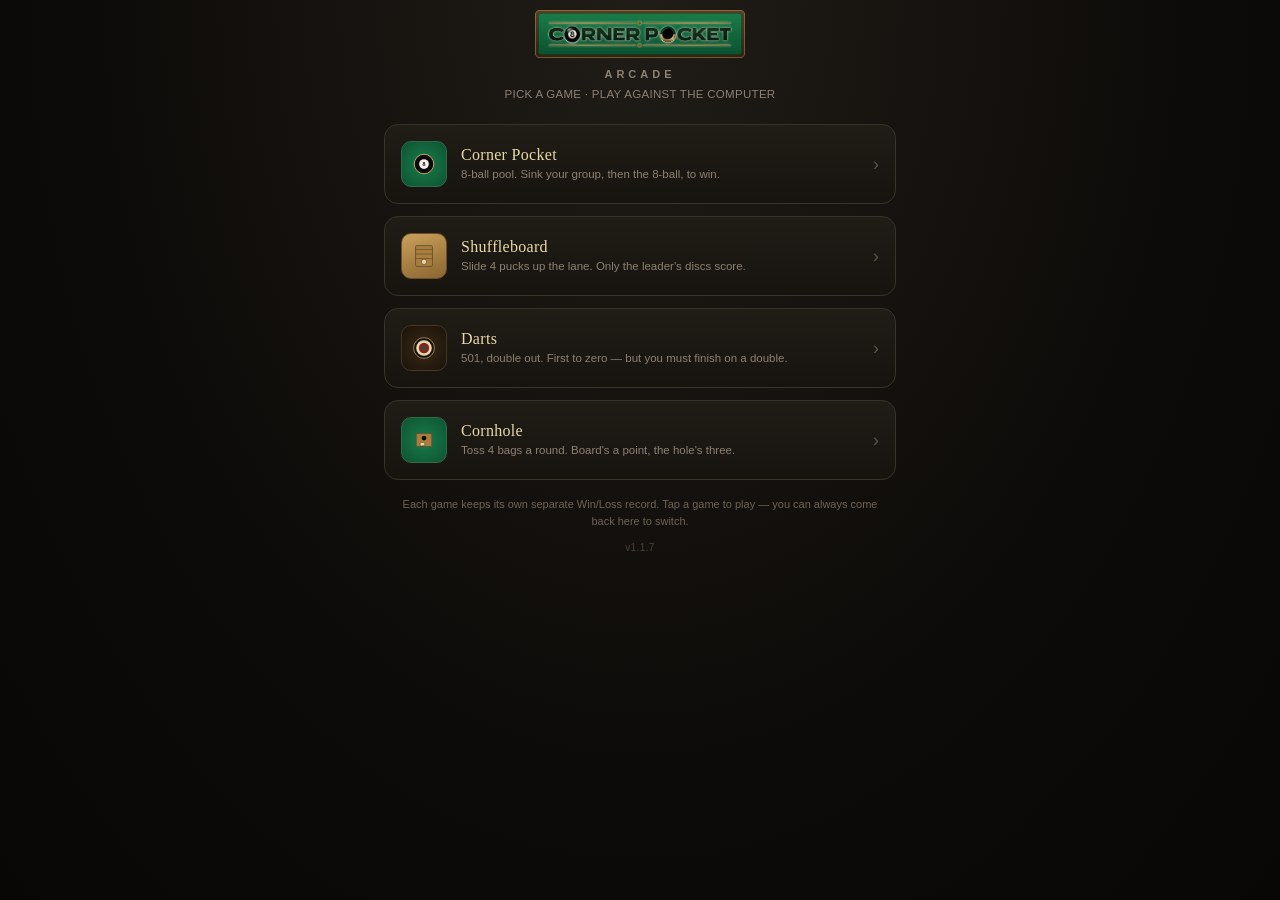
==== index.html @ 0ef06a01 "Add files via upload" ====
<!DOCTYPE html>
<html lang="en">
<head>
<meta charset="UTF-8">
<meta name="viewport" content="width=device-width, initial-scale=1.0, maximum-scale=1.0, user-scalable=no, viewport-fit=cover">
<title>Corner Pocket Arcade</title>
<link rel="icon" type="image/png" href="Cornerpocket.PNG">
<link rel="apple-touch-icon" href="Cornerpocket.PNG">
<meta name="apple-mobile-web-app-capable" content="yes">
<meta name="apple-mobile-web-app-status-bar-style" content="black-translucent">
<meta name="apple-mobile-web-app-title" content="Corner Pocket Arcade">
<meta name="theme-color" content="#0d0b09">
<link rel="stylesheet" href="shared.css">
<style>
  header { margin-bottom: 6px; }
  #wordmark {
    width: 100%;
    max-width: 210px;
    height: auto;
    display: block;
  }
  .arcade-tag {
    font-size: 11px;
    font-weight: 700;
    letter-spacing: 4px;
    color: #8d8172;
    text-align: center;
    margin-top: 4px;
  }
  .subtitle {
    font-size: 11.5px;
    color: #8d8172;
    letter-spacing: 0.3px;
    margin: 8px 0 16px;
    text-align: center;
  }
  .game-tile .icon.pool { background: radial-gradient(circle, #1a7d4a 0%, #0d5232 100%); border-color: #2f6b46; }
  .game-tile .icon.shuffle { background: linear-gradient(160deg, #caa15a 0%, #8a6530 100%); border-color: #6b4f28; }
  .game-tile .icon.darts { background: radial-gradient(circle, #3a2a18 0%, #1a1209 100%); border-color: #4a3520; }
  .game-tile .icon.cornhole { background: radial-gradient(circle, #1a7d4a 0%, #0d5232 100%); border-color: #2f6b46; }
</style>
</head>
<body>
<div id="app">
  <header>
    <img src="[data-uri]" alt="Corner Pocket" id="wordmark">
  </header>
  <div class="arcade-tag">ARCADE</div>
  <div class="subtitle">PICK A GAME &middot; PLAY AGAINST THE COMPUTER</div>

  <div class="game-grid">
    <a class="game-tile" href="pool.html">
      <span class="icon pool">
        <svg width="26" height="26" viewBox="0 0 40 40" fill="none" xmlns="http://www.w3.org/2000/svg">
          <circle cx="20" cy="20" r="15" fill="#0a0a0a" stroke="#d4af6a" stroke-width="1.4"/>
          <circle cx="20" cy="20" r="7.5" fill="#f5f1e8"/>
          <text x="20" y="23.2" font-size="9" font-weight="700" text-anchor="middle" fill="#0a0a0a" font-family="Georgia, serif">8</text>
        </svg>
      </span>
      <span class="info">
        <div class="name">Corner Pocket</div>
        <div class="desc">8-ball pool. Sink your group, then the 8-ball, to win.</div>
      </span>
      <span class="chev">&rsaquo;</span>
    </a>

    <a class="game-tile" href="shuffleboard.html">
      <span class="icon shuffle">
        <svg width="26" height="26" viewBox="0 0 40 40" fill="none" xmlns="http://www.w3.org/2000/svg">
          <rect x="7" y="4" width="26" height="32" rx="2" fill="#a97e3c" stroke="#5c4a30" stroke-width="1.2"/>
          <line x1="7" y1="24" x2="33" y2="24" stroke="#5c4a30" stroke-width="1"/>
          <line x1="7" y1="17" x2="33" y2="17" stroke="#5c4a30" stroke-width="1"/>
          <line x1="7" y1="10" x2="33" y2="10" stroke="#5c4a30" stroke-width="1"/>
          <circle cx="20" cy="29" r="4" fill="#e9d9a8" stroke="#0a0a0a" stroke-width="0.6"/>
        </svg>
      </span>
      <span class="info">
        <div class="name">Shuffleboard</div>
        <div class="desc">Slide 4 pucks up the lane. Only the leader's discs score.</div>
      </span>
      <span class="chev">&rsaquo;</span>
    </a>

    <a class="game-tile" href="darts.html">
      <span class="icon darts">
        <svg width="26" height="26" viewBox="0 0 40 40" fill="none" xmlns="http://www.w3.org/2000/svg">
          <circle cx="20" cy="20" r="16" fill="#141414" stroke="#d4af6a" stroke-width="1"/>
          <circle cx="20" cy="20" r="12" fill="#e9d9a8"/>
          <circle cx="20" cy="20" r="8" fill="#8f1f1f"/>
          <circle cx="20" cy="20" r="4" fill="#155c34"/>
          <circle cx="20" cy="20" r="1.8" fill="#8f1f1f"/>
        </svg>
      </span>
      <span class="info">
        <div class="name">Darts</div>
        <div class="desc">501, double out. First to zero — but you must finish on a double.</div>
      </span>
      <span class="chev">&rsaquo;</span>
    </a>

    <a class="game-tile" href="cornhole.html">
      <span class="icon cornhole">
        <svg width="26" height="26" viewBox="0 0 40 40" fill="none" xmlns="http://www.w3.org/2000/svg">
          <rect x="8" y="10" width="24" height="20" rx="2" fill="#a97e3c" stroke="#5c4a30" stroke-width="1.2"/>
          <circle cx="20" cy="17" r="3.6" fill="#0a0a0a"/>
          <rect x="14" y="24" width="7" height="5" rx="1.2" fill="#e9d9a8" stroke="#0a0a0a" stroke-width="0.5" transform="rotate(-8 17 26)"/>
        </svg>
      </span>
      <span class="info">
        <div class="name">Cornhole</div>
        <div class="desc">Toss 4 bags a round. Board's a point, the hole's three.</div>
      </span>
      <span class="chev">&rsaquo;</span>
    </a>
  </div>

  <div class="help">
    Each game keeps its own separate Win/Loss record. Tap a game to play — you can always
    come back here to switch.
  </div>

  <div id="appVersion">v1.1.7</div>
</div>

<script src="shared.js"></script>
<script>
  Arcade.registerServiceWorker();
</script>
</body>
</html>
---- shared.css ----
/* ============================================================
   Shared "house style" kit for the arcade hub + all games.
   Keep this file in sync across deploys — every game page
   <link>s to this single file so a fix here fixes everywhere.
   ============================================================ */

* { box-sizing: border-box; -webkit-tap-highlight-color: transparent; }

html {
  height: 100%;
  height: -webkit-fill-available;
  background: #080706;
}
body {
  margin: 0; padding: 0;
  min-height: 100%;
  min-height: -webkit-fill-available;
  background: radial-gradient(ellipse at 50% 0%, #201c17 0%, #0d0b09 60%, #080706 100%);
  font-family: -apple-system, BlinkMacSystemFont, 'Segoe UI', Roboto, Helvetica, Arial, sans-serif;
  color: #efe8da;
  overflow-x: hidden;
  touch-action: none;
  overscroll-behavior: none;
}

#app {
  display: flex;
  flex-direction: column;
  align-items: center;
  padding: calc(10px + env(safe-area-inset-top)) calc(14px + env(safe-area-inset-right)) calc(22px + env(safe-area-inset-bottom)) calc(14px + env(safe-area-inset-left));
  min-height: 100%;
  min-height: -webkit-fill-available;
  max-width: 540px;
  margin: 0 auto;
}

/* ---------- Header ---------- */
header {
  position: relative;
  display: flex;
  align-items: center;
  justify-content: center;
  width: 100%;
  margin-bottom: 10px;
}
header h1 {
  font-family: Georgia, 'Times New Roman', serif;
  font-size: 19px;
  font-weight: 700;
  letter-spacing: 2px;
  margin: 0;
  color: #e9d9a8;
  text-transform: uppercase;
  text-align: center;
}
.icon-btn {
  position: absolute;
  top: 50%;
  transform: translateY(-50%);
  width: 38px;
  height: 38px;
  padding: 0;
  min-height: 0;
  border-radius: 50%;
  display: flex;
  align-items: center;
  justify-content: center;
  background: linear-gradient(180deg, #221e17, #17140f);
  border: 1.5px solid #3a3327;
  cursor: pointer;
}
.icon-btn:active { transform: translateY(-50%) scale(0.94); }
#menuBtn { left: 0; }
#settingsBtn { right: 0; }

/* Fixed-corner variant (used when the header itself shouldn't
   move the button, e.g. pinned regardless of title width) */
.icon-btn.fixed-corner {
  position: fixed;
  top: calc(12px + env(safe-area-inset-top));
  transform: none;
}
.icon-btn.fixed-corner.left { left: calc(14px + env(safe-area-inset-left)); }
.icon-btn.fixed-corner.right { right: calc(14px + env(safe-area-inset-right)); }

/* ---------- Stats bar ---------- */
.stats-bar {
  display: flex;
  width: 100%;
  gap: 8px;
  margin-bottom: 12px;
}
.stat-chip {
  flex: 1;
  background: linear-gradient(180deg, #1c1913, #14120e);
  border: 1px solid #3a3327;
  border-radius: 10px;
  padding: 8px 4px;
  text-align: center;
}
.stat-chip .num {
  display: block;
  font-size: 18px;
  font-weight: 700;
  line-height: 1.1;
}
.stat-chip.wins .num { color: #7fce8f; }
.stat-chip.losses .num { color: #d9756f; }
.stat-chip.rate .num { color: #d4af6a; }
.stat-chip .lbl {
  display: block;
  font-size: 9px;
  letter-spacing: 0.8px;
  color: #8d8172;
  margin-top: 2px;
  text-transform: uppercase;
}

/* ---------- Turn / score panels ---------- */
.scoreboard {
  display: flex;
  justify-content: space-between;
  width: 100%;
  gap: 8px;
  margin-bottom: 10px;
}
.score-panel {
  flex: 1;
  background: linear-gradient(180deg, #201c16, #17140f);
  border: 1.5px solid #3a3327;
  border-radius: 11px;
  padding: 9px 12px;
  font-size: 12.5px;
  transition: border-color 0.25s, box-shadow 0.25s, background 0.25s;
  position: relative;
}
.score-panel .who {
  font-weight: 700;
  color: #c9bea8;
  display: flex;
  align-items: center;
  gap: 7px;
  margin-bottom: 3px;
  letter-spacing: 0.4px;
  font-size: 12px;
}
.score-panel .dot {
  width: 8px; height: 8px; border-radius: 50%;
  background: #4a4232; flex-shrink: 0;
}
.score-panel .sub { color: #a89d89; font-size: 11.5px; }
.score-panel.active {
  border-color: #d4af6a;
  background: linear-gradient(180deg, #2c2717, #1c1810);
  box-shadow: 0 0 14px rgba(212,175,106,0.45);
  animation: pulseGlow 1.8s ease-in-out infinite;
}
.score-panel.active .who { color: #e9d9a8; }
.score-panel.active .dot {
  background: #d4af6a;
  box-shadow: 0 0 7px rgba(212,175,106,0.9);
}
.score-panel.active .who::after {
  content: "TURN";
  font-size: 8.5px;
  font-weight: 700;
  background: #d4af6a;
  color: #1a160d;
  padding: 2px 6px;
  border-radius: 4px;
  margin-left: auto;
  letter-spacing: 0.6px;
}
@keyframes pulseGlow {
  0%, 100% { box-shadow: 0 0 8px rgba(212,175,106,0.35); }
  50% { box-shadow: 0 0 18px rgba(212,175,106,0.7); }
}

/* ---------- Game surface (canvas wrap) ---------- */
#tableWrap {
  position: relative;
  width: 100%;
  line-height: 0;
  border-radius: 16px;
  box-shadow: 0 14px 34px rgba(0,0,0,0.65), 0 0 0 1px rgba(212,175,106,0.12);
}
#tableWrap canvas {
  width: 100%;
  height: auto;
  display: block;
  border-radius: 16px;
}

#message {
  width: 100%;
  text-align: center;
  font-size: 13.5px;
  min-height: 18px;
  margin-top: 11px;
  color: #d9c78e;
}

#powerWrap {
  width: 100%;
  height: 8px;
  background: #16130e;
  border: 1px solid #3a3327;
  border-radius: 5px;
  margin-top: 9px;
  overflow: hidden;
}
#powerBar {
  height: 100%;
  width: 0%;
  background: linear-gradient(90deg, #4a9d5c, #d4af6a, #c0453f);
}

/* ---------- Aim pad ---------- */
#aimPadWrap {
  display: flex;
  flex-direction: column;
  align-items: center;
  margin-top: 16px;
}
#aimPad {
  width: 40vw;
  height: 40vw;
  max-width: 180px;
  max-height: 180px;
  min-width: 138px;
  min-height: 138px;
  border-radius: 50%;
  border: 2px solid #3a3327;
  background: radial-gradient(circle, #1c1913 0%, #14120e 75%);
  box-shadow: inset 0 2px 10px rgba(0,0,0,0.6), 0 2px 6px rgba(0,0,0,0.4);
  position: relative;
  touch-action: none;
  transition: opacity 0.2s;
}
#aimPad::before {
  content: "";
  position: absolute;
  inset: 14%;
  border-radius: 50%;
  border: 1px dashed #4a4232;
}
#aimPad.disabled { opacity: 0.3; }
#aimKnob {
  width: 34%;
  height: 34%;
  border-radius: 50%;
  background: radial-gradient(circle at 35% 30%, #ecd8a6, #b98f46);
  position: absolute;
  left: 50%; top: 50%;
  transform: translate(-50%,-50%);
  box-shadow: 0 3px 10px rgba(0,0,0,0.6);
  pointer-events: none;
}
#aimPadLabel {
  font-size: 11.5px;
  color: #8d8172;
  margin-top: 9px;
  text-align: center;
}

/* ---------- Controls ---------- */
.controls {
  display: flex;
  gap: 10px;
  align-items: center;
  margin-top: 16px;
  flex-wrap: wrap;
  justify-content: center;
  width: 100%;
}
select, button {
  font-family: inherit;
  font-size: 13.5px;
  padding: 11px 16px;
  min-height: 44px;
  border-radius: 9px;
  border: 1px solid #3a3327;
  background: linear-gradient(180deg, #221e17, #17140f);
  color: #e9dfcb;
}
button { cursor: pointer; }
button:active { transform: translateY(1px); }
button.primary {
  background: linear-gradient(180deg, #e9d9a8, #c9a55c);
  color: #1a160d;
  font-weight: 700;
  border-color: #a9853c;
}

/* ---------- Overlay (game over) ---------- */
#overlay {
  position: absolute;
  inset: 0;
  background: rgba(8,7,6,0.9);
  display: none;
  align-items: center;
  justify-content: center;
  border-radius: 16px;
  flex-direction: column;
  text-align: center;
  padding: 20px;
}
#overlay h2 { font-family: Georgia, serif; font-size: 24px; color: #e9d9a8; margin-bottom: 6px; letter-spacing: 0.5px; }
#overlay p { font-size: 13.5px; color: #c9bea8; margin-bottom: 16px; }

/* ---------- Settings modal ---------- */
#settingsModal {
  position: fixed;
  inset: 0;
  background: rgba(8,7,6,0.72);
  display: none;
  align-items: center;
  justify-content: center;
  z-index: 60;
  padding: 20px;
}
#settingsModal.open { display: flex; }
#settingsModalCard {
  width: 100%;
  max-width: 320px;
  background: linear-gradient(180deg, #201c16, #17140f);
  border: 1.5px solid #3a3327;
  border-radius: 14px;
  padding: 16px;
  box-shadow: 0 14px 34px rgba(0,0,0,0.6);
}
.settingsModalHeader {
  display: flex;
  align-items: center;
  justify-content: space-between;
  margin-bottom: 14px;
  font-family: Georgia, serif;
  font-size: 16px;
  color: #e9d9a8;
  letter-spacing: 0.4px;
}
#settingsCloseBtn {
  background: none;
  border: none;
  color: #a89d89;
  font-size: 22px;
  line-height: 1;
  padding: 0;
  min-height: 0;
  cursor: pointer;
}
#settingsModalCard label {
  display: block;
  font-size: 12px;
  color: #a89d89;
  margin: 10px 0 4px;
}
#settingsModalCard select { width: 100%; margin-bottom: 6px; }
#resetStats {
  width: 100%;
  margin-top: 10px;
  background: linear-gradient(180deg, #2c2214, #201808);
  border: 1px solid #5c4a30;
  color: #d9756f;
}

/* ---------- Misc ---------- */
.help {
  font-size: 11px;
  color: #6e6455;
  margin-top: 16px;
  line-height: 1.55;
  text-align: center;
  padding: 0 6px;
}
#appVersion {
  margin-top: 12px;
  font-size: 10px;
  color: #4a4232;
  text-align: center;
  letter-spacing: 0.4px;
}

/* ---------- Hub-specific ---------- */
.game-grid {
  display: flex;
  flex-direction: column;
  gap: 12px;
  width: 100%;
  margin-top: 8px;
}
.game-tile {
  display: flex;
  align-items: center;
  gap: 14px;
  width: 100%;
  background: linear-gradient(180deg, #201c16, #17140f);
  border: 1.5px solid #3a3327;
  border-radius: 14px;
  padding: 16px;
  text-decoration: none;
  color: #efe8da;
  transition: border-color 0.2s, transform 0.1s;
}
.game-tile:active { transform: scale(0.98); }
.game-tile .icon {
  width: 46px; height: 46px;
  flex-shrink: 0;
  border-radius: 10px;
  background: #14120e;
  border: 1px solid #3a3327;
  display: flex; align-items: center; justify-content: center;
}
.game-tile .info { flex: 1; }
.game-tile .name {
  font-family: Georgia, serif;
  font-size: 16px;
  color: #e9d9a8;
  letter-spacing: 0.3px;
  margin-bottom: 2px;
}
.game-tile .desc {
  font-size: 11.5px;
  color: #8d8172;
  line-height: 1.4;
}
.game-tile .chev {
  color: #5c5346;
  font-size: 18px;
  flex-shrink: 0;
}
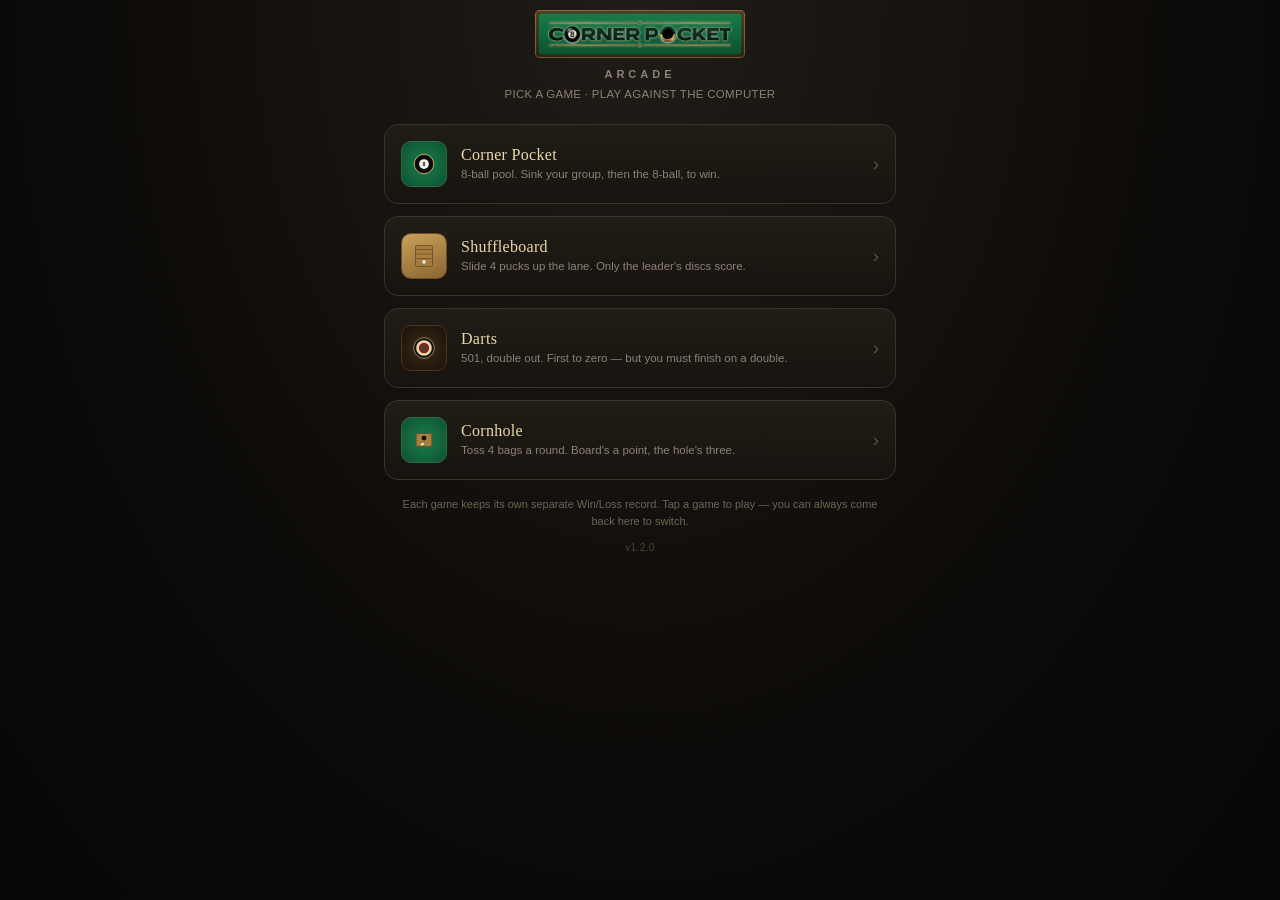
==== commit 4afbf128: "Add files via upload" ====
--- a/index.html
+++ b/index.html
@@ -119,7 +119,7 @@
     come back here to switch.
   </div>
 
-  <div id="appVersion">v1.1.7</div>
+  <div id="appVersion">v1.2.0</div>
 </div>
 
 <script src="shared.js"></script>
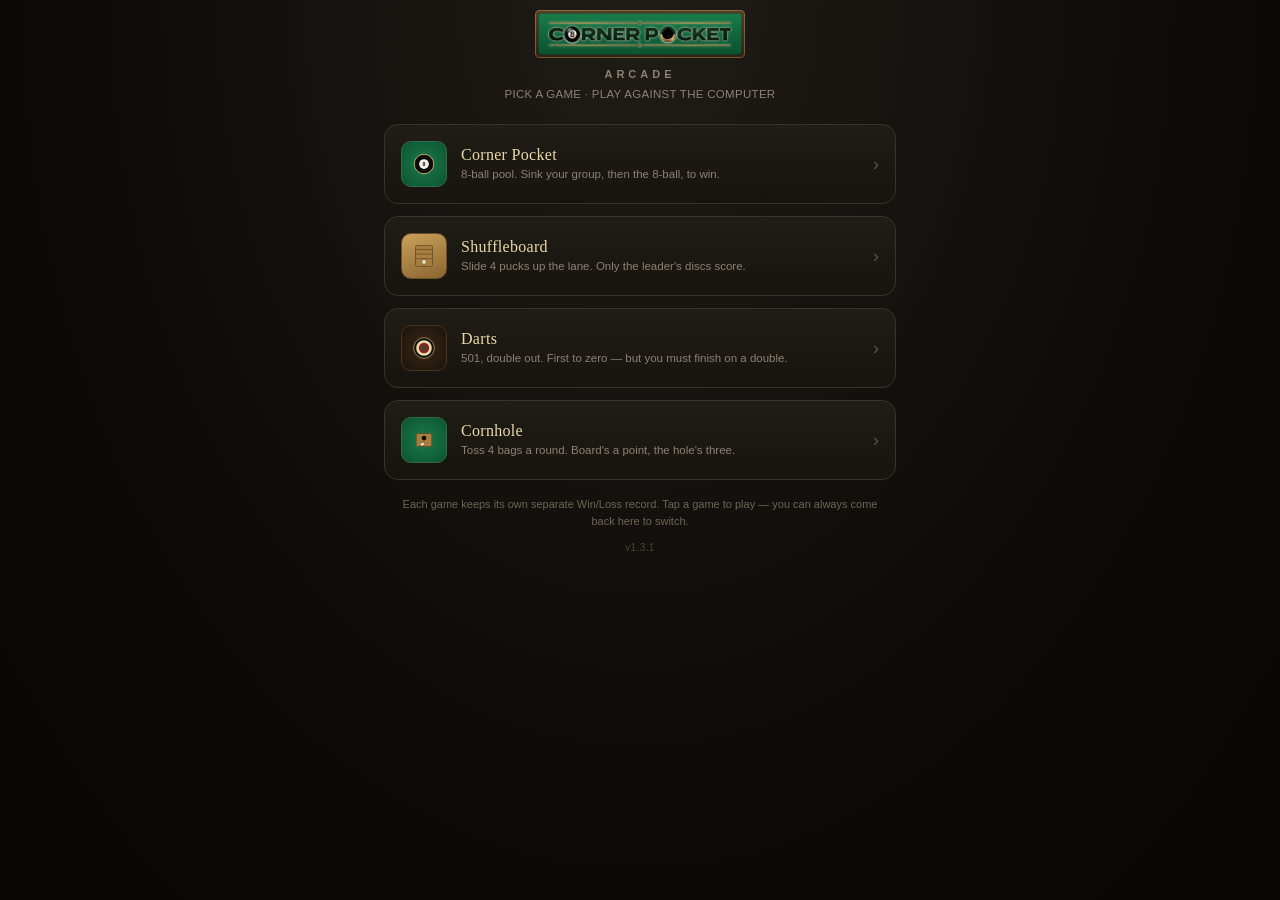
==== commit fd129178: "Add files via upload" ====
--- a/index.html
+++ b/index.html
@@ -119,7 +119,7 @@
     come back here to switch.
   </div>
 
-  <div id="appVersion">v1.2.0</div>
+  <div id="appVersion">v1.3.1</div>
 </div>
 
 <script src="shared.js"></script>
--- a/shared.css
+++ b/shared.css
@@ -308,6 +308,48 @@
 #overlay h2 { font-family: Georgia, serif; font-size: 24px; color: #e9d9a8; margin-bottom: 6px; letter-spacing: 0.5px; }
 #overlay p { font-size: 13.5px; color: #c9bea8; margin-bottom: 16px; }
 
+/* ---------- Coin flip overlay ---------- */
+#coinOverlay {
+  position: fixed;
+  inset: 0;
+  background: rgba(8,7,6,0.96);
+  display: none;
+  align-items: center;
+  justify-content: center;
+  flex-direction: column;
+  text-align: center;
+  padding: 24px calc(20px + env(safe-area-inset-right)) calc(24px + env(safe-area-inset-bottom)) calc(20px + env(safe-area-inset-left));
+  z-index: 50;
+}
+#coinOverlay.open { display: flex; }
+#coinOverlay h2 { font-family: Georgia, serif; font-size: 22px; color: #e9d9a8; margin-bottom: 4px; letter-spacing: 0.5px; }
+#coinOverlay p { font-size: 13px; color: #a89d89; margin: 3px 0; min-height: 16px; }
+.coinStage { perspective: 700px; margin: 20px 0; }
+.coin {
+  width: 94px; height: 94px;
+  position: relative;
+  transform-style: preserve-3d;
+  cursor: pointer;
+  transition: transform 1.7s cubic-bezier(.18,.66,.32,1);
+}
+.coin .face {
+  position: absolute;
+  inset: 0;
+  border-radius: 50%;
+  display: flex;
+  align-items: center;
+  justify-content: center;
+  font-weight: 800;
+  font-size: 14px;
+  letter-spacing: 0.8px;
+  backface-visibility: hidden;
+  border: 2px solid rgba(0,0,0,0.35);
+  box-shadow: inset 0 3px 6px rgba(255,255,255,0.3), inset 0 -5px 10px rgba(0,0,0,0.45);
+}
+.coin .front { background: radial-gradient(circle at 35% 30%, #ecd8a6, #b98f46); color: #1a160d; }
+.coin .back { background: radial-gradient(circle at 35% 30%, #4a4232, #201c15); color: #e9d9a8; transform: rotateY(180deg); }
+.coinResult { font-size: 15.5px !important; font-weight: 700; color: #e9d9a8 !important; }
+
 /* ---------- Settings modal ---------- */
 #settingsModal {
   position: fixed;
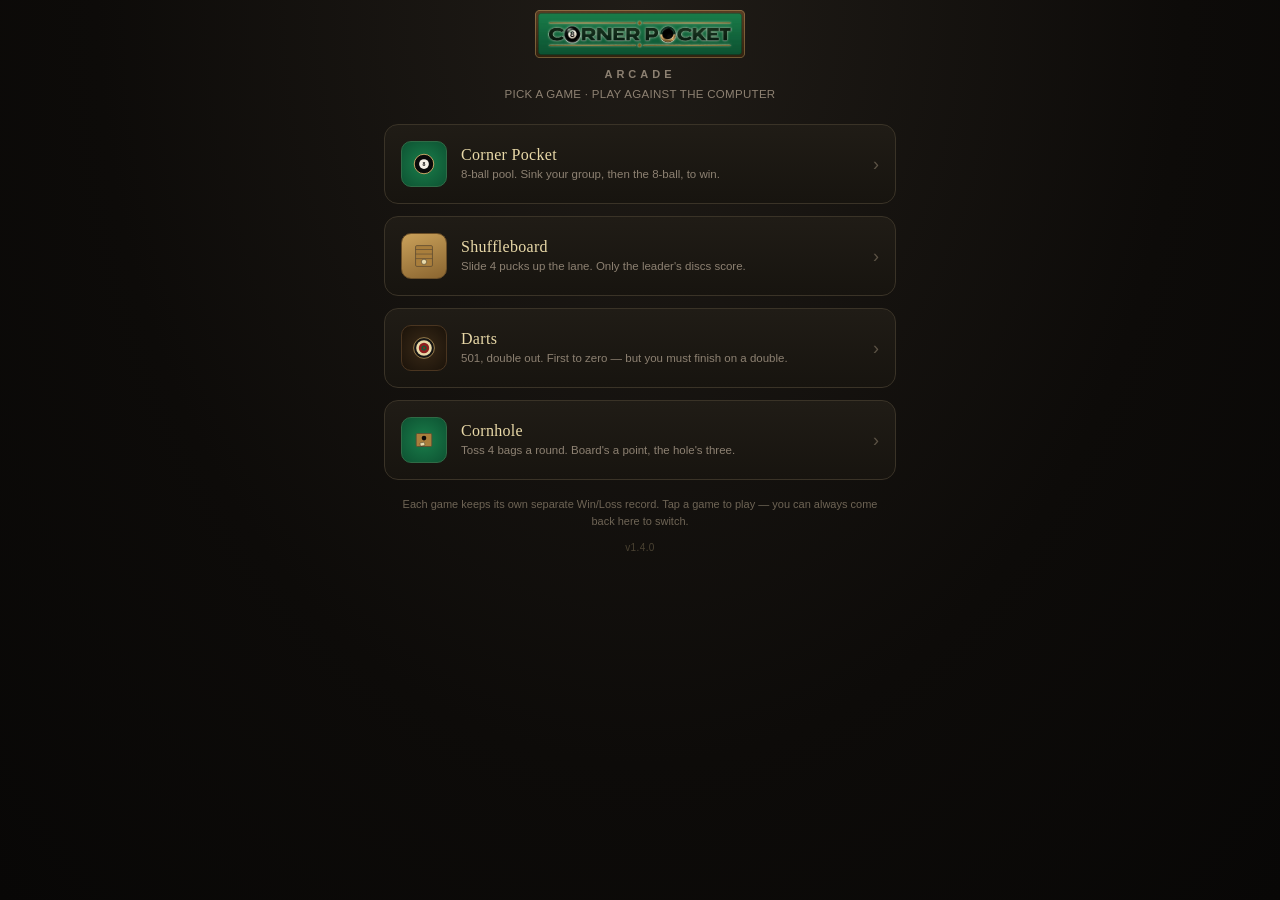
==== commit 852060b4: "Add files via upload" ====
--- a/index.html
+++ b/index.html
@@ -119,7 +119,7 @@
     come back here to switch.
   </div>
 
-  <div id="appVersion">v1.3.1</div>
+  <div id="appVersion">v1.4.0</div>
 </div>
 
 <script src="shared.js"></script>
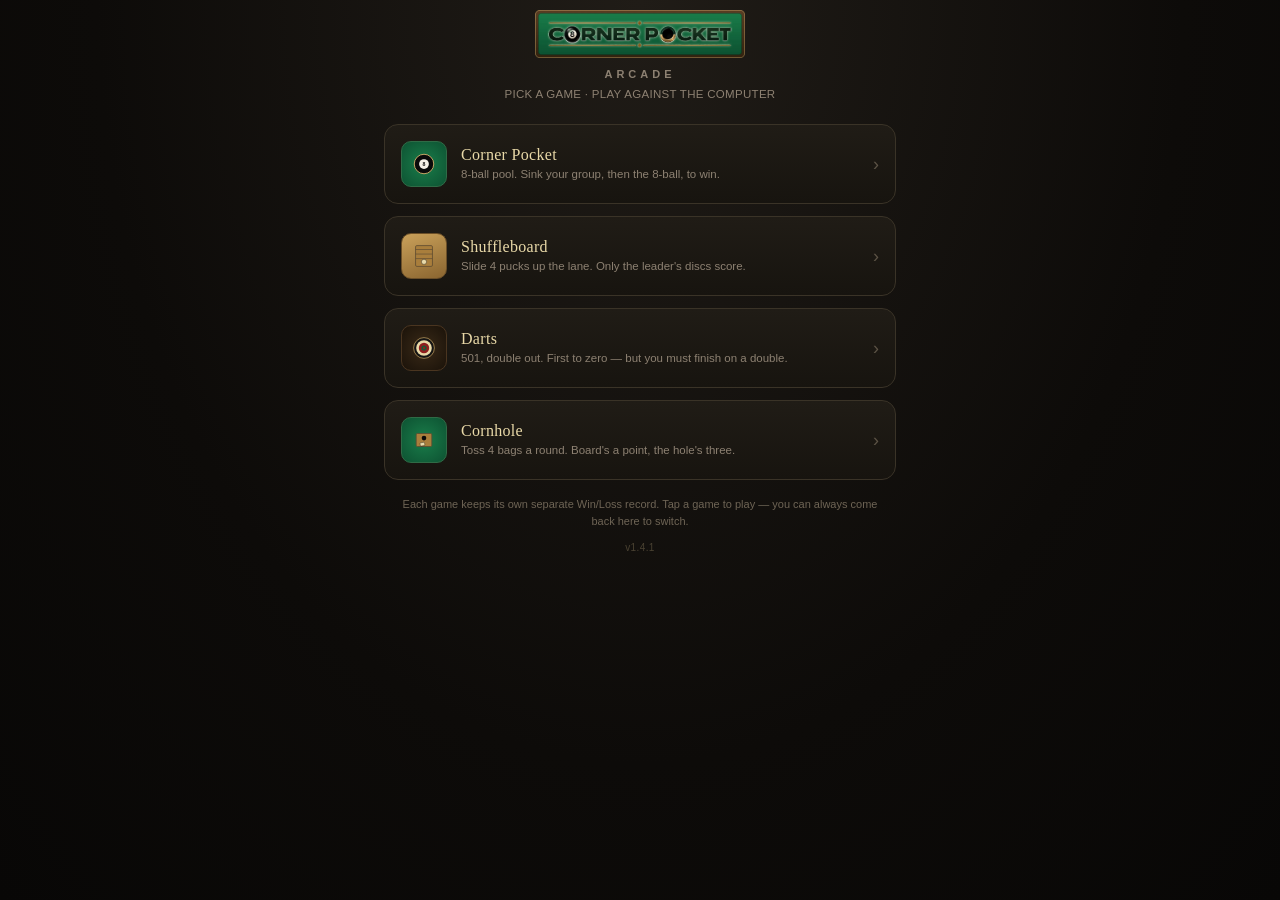
==== commit 48cc154d: "Add files via upload" ====
--- a/index.html
+++ b/index.html
@@ -119,7 +119,7 @@
     come back here to switch.
   </div>
 
-  <div id="appVersion">v1.4.0</div>
+  <div id="appVersion">v1.4.1</div>
 </div>
 
 <script src="shared.js"></script>
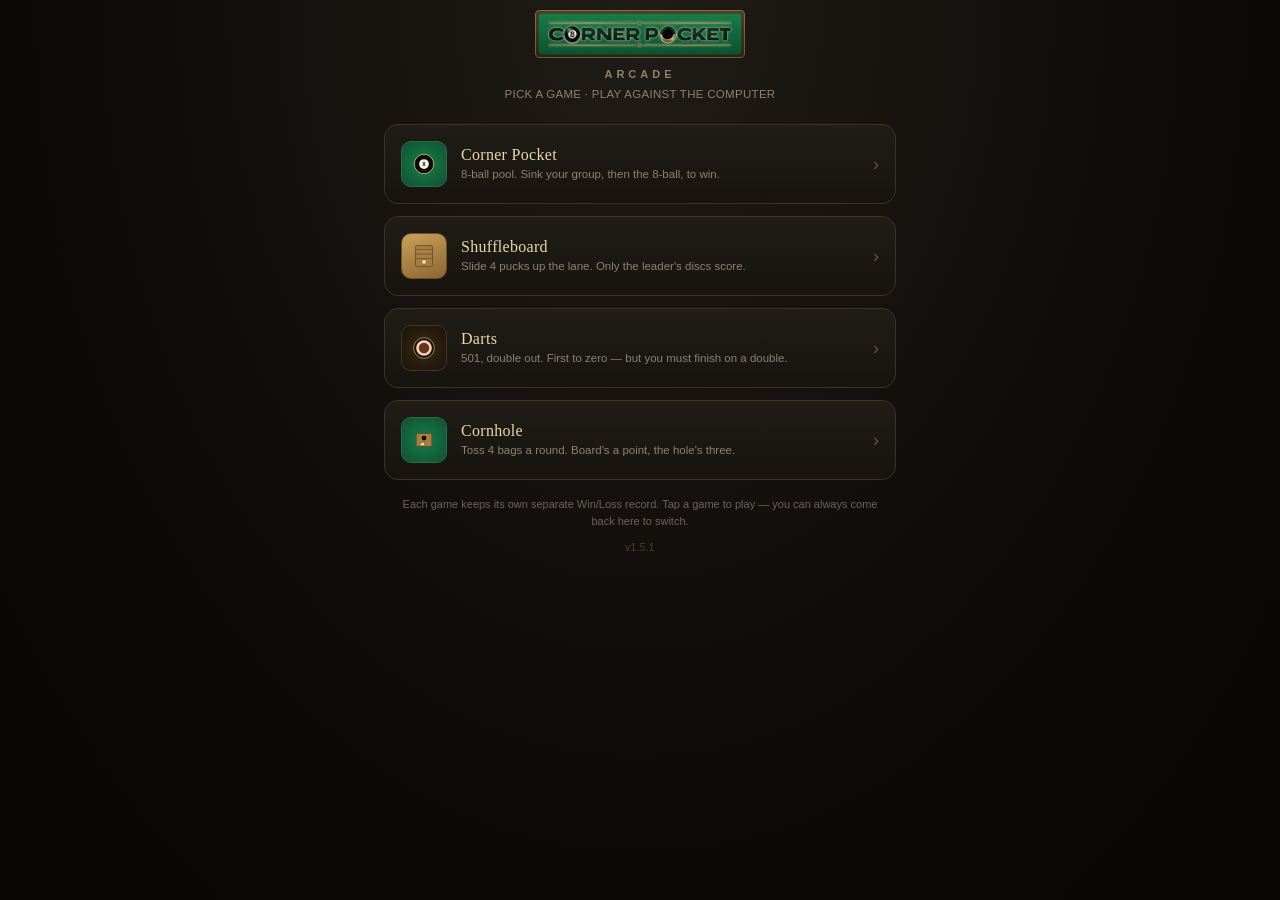
==== commit c2eb242e: "Add files via upload" ====
--- a/index.html
+++ b/index.html
@@ -119,7 +119,7 @@
     come back here to switch.
   </div>
 
-  <div id="appVersion">v1.4.1</div>
+  <div id="appVersion">v1.5.1</div>
 </div>
 
 <script src="shared.js"></script>
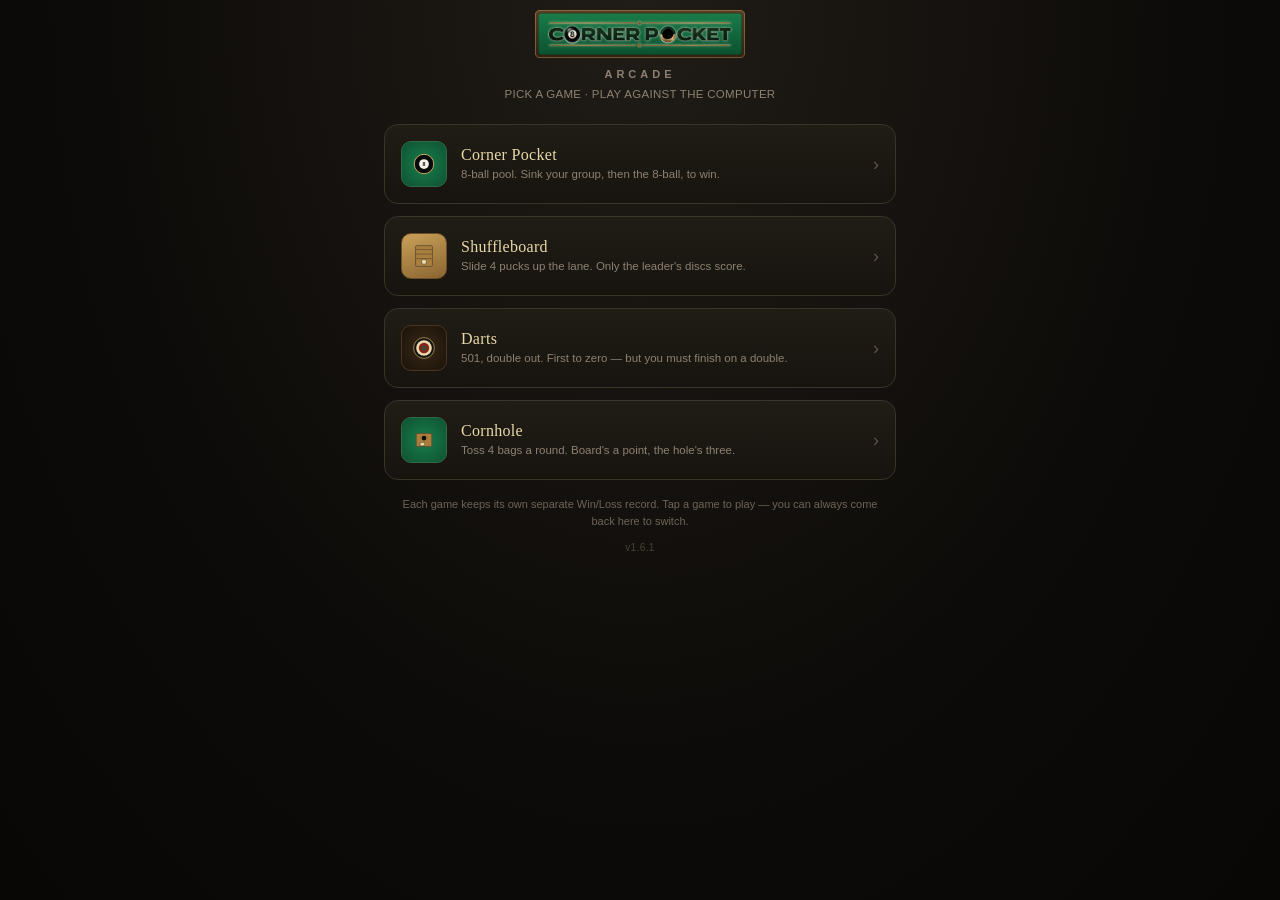
==== commit c5df7a7b: "Add files via upload" ====
--- a/index.html
+++ b/index.html
@@ -119,7 +119,7 @@
     come back here to switch.
   </div>
 
-  <div id="appVersion">v1.5.1</div>
+  <div id="appVersion">v1.6.1</div>
 </div>
 
 <script src="shared.js"></script>
--- a/shared.css
+++ b/shared.css
@@ -244,6 +244,20 @@
   border-radius: 50%;
   border: 1px dashed #4a4232;
 }
+#aimPad::after {
+  content: "";
+  position: absolute;
+  inset: -4px;
+  border-radius: 50%;
+  pointer-events: none;
+  background: conic-gradient(
+    from calc(var(--pull-angle, 0deg) - 20deg),
+    rgba(212,175,106, calc(var(--pull-power, 0) * 0.95)) 0deg,
+    rgba(212,175,106, calc(var(--pull-power, 0) * 0.4)) 20deg,
+    transparent 40deg,
+    transparent 360deg
+  );
+}
 #aimPad.disabled { opacity: 0.3; }
 #aimKnob {
   width: 34%;
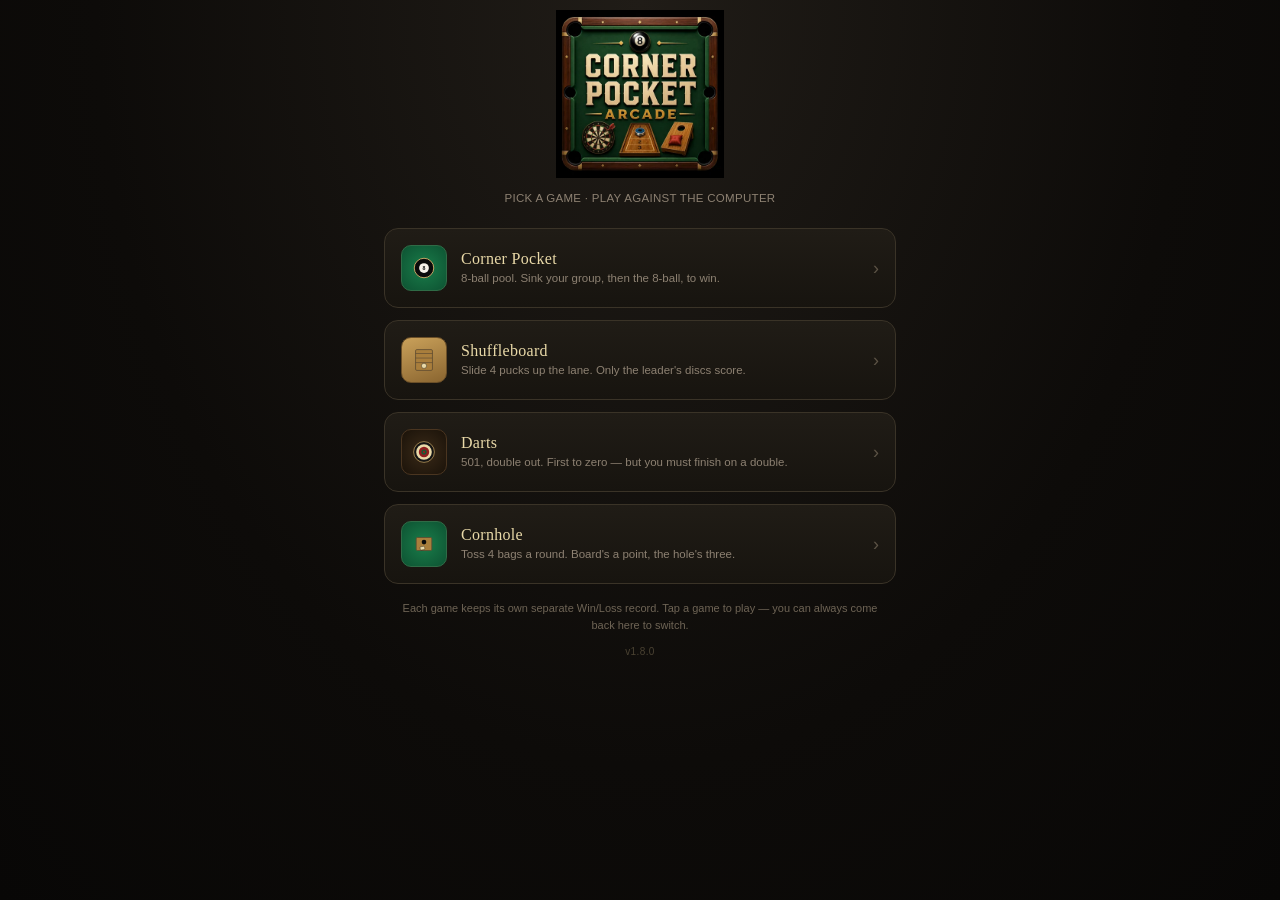
==== commit 67420590: "Add files via upload" ====
--- a/index.html
+++ b/index.html
@@ -15,17 +15,9 @@
   header { margin-bottom: 6px; }
   #wordmark {
     width: 100%;
-    max-width: 210px;
+    max-width: 168px;
     height: auto;
     display: block;
-  }
-  .arcade-tag {
-    font-size: 11px;
-    font-weight: 700;
-    letter-spacing: 4px;
-    color: #8d8172;
-    text-align: center;
-    margin-top: 4px;
   }
   .subtitle {
     font-size: 11.5px;
@@ -38,14 +30,38 @@
   .game-tile .icon.shuffle { background: linear-gradient(160deg, #caa15a 0%, #8a6530 100%); border-color: #6b4f28; }
   .game-tile .icon.darts { background: radial-gradient(circle, #3a2a18 0%, #1a1209 100%); border-color: #4a3520; }
   .game-tile .icon.cornhole { background: radial-gradient(circle, #1a7d4a 0%, #0d5232 100%); border-color: #2f6b46; }
+
+  #splash {
+    position: fixed;
+    inset: 0;
+    background: radial-gradient(ellipse at 50% 0%, #201c17 0%, #0d0b09 60%, #080706 100%);
+    display: flex;
+    align-items: center;
+    justify-content: center;
+    z-index: 200;
+    opacity: 1;
+    transition: opacity 0.4s ease;
+  }
+  #splash.hide { opacity: 0; pointer-events: none; }
+  #splashLogo {
+    width: 55vw;
+    max-width: 200px;
+    opacity: 0;
+    transform: scale(0.92);
+    animation: splashLogoIn 0.5s ease forwards;
+  }
+  @keyframes splashLogoIn {
+    from { opacity: 0; transform: scale(0.92); }
+    to { opacity: 1; transform: scale(1); }
+  }
 </style>
 </head>
 <body>
+<div id="splash"><img src="[data-uri]" alt="Corner Pocket" id="splashLogo"></div>
 <div id="app">
   <header>
-    <img src="[data-uri]" alt="Corner Pocket" id="wordmark">
+    <img src="[data-uri]" alt="Corner Pocket" id="wordmark">
   </header>
-  <div class="arcade-tag">ARCADE</div>
   <div class="subtitle">PICK A GAME &middot; PLAY AGAINST THE COMPUTER</div>
 
   <div class="game-grid">
@@ -119,12 +135,19 @@
     come back here to switch.
   </div>
 
-  <div id="appVersion">v1.6.1</div>
+  <div id="appVersion">v1.8.0</div>
 </div>
 
 <script src="shared.js"></script>
 <script>
   Arcade.registerServiceWorker();
+  Arcade.wireHaptics();
+
+  setTimeout(() => {
+    const splash = document.getElementById('splash');
+    splash.classList.add('hide');
+    setTimeout(() => { splash.style.display = 'none'; }, 450);
+  }, 550);
 </script>
 </body>
 </html>
--- a/shared.css
+++ b/shared.css
@@ -5,6 +5,17 @@
    ============================================================ */
 
 * { box-sizing: border-box; -webkit-tap-highlight-color: transparent; }
+
+/* Entrance animations for overlays/modals — pop in with a slight scale + fade
+   rather than snapping instantly to visible. */
+@keyframes modalPopIn {
+  from { opacity: 0; transform: scale(0.94) translateY(6px); }
+  to { opacity: 1; transform: none; }
+}
+@keyframes cardPopIn {
+  from { opacity: 0; transform: scale(0.92) translateY(10px); }
+  to { opacity: 1; transform: none; }
+}
 
 html {
   height: 100%;
@@ -68,8 +79,9 @@
   background: linear-gradient(180deg, #221e17, #17140f);
   border: 1.5px solid #3a3327;
   cursor: pointer;
-}
-.icon-btn:active { transform: translateY(-50%) scale(0.94); }
+  transition: transform 0.12s ease, filter 0.12s ease;
+}
+.icon-btn:active { transform: translateY(-50%) scale(0.88); filter: brightness(1.18); }
 #menuBtn { left: 0; }
 #settingsBtn { right: 0; }
 
@@ -80,6 +92,7 @@
   top: calc(12px + env(safe-area-inset-top));
   transform: none;
 }
+.icon-btn.fixed-corner:active { transform: scale(0.88); filter: brightness(1.18); }
 .icon-btn.fixed-corner.left { left: calc(14px + env(safe-area-inset-left)); }
 .icon-btn.fixed-corner.right { right: calc(14px + env(safe-area-inset-right)); }
 
@@ -297,8 +310,8 @@
   background: linear-gradient(180deg, #221e17, #17140f);
   color: #e9dfcb;
 }
-button { cursor: pointer; }
-button:active { transform: translateY(1px); }
+button { cursor: pointer; transition: transform 0.12s ease, filter 0.12s ease; }
+button:active { transform: scale(0.96); filter: brightness(1.1); }
 button.primary {
   background: linear-gradient(180deg, #e9d9a8, #c9a55c);
   color: #1a160d;
@@ -318,6 +331,7 @@
   flex-direction: column;
   text-align: center;
   padding: 20px;
+  animation: modalPopIn 0.22s ease;
 }
 #overlay h2 { font-family: Georgia, serif; font-size: 24px; color: #e9d9a8; margin-bottom: 6px; letter-spacing: 0.5px; }
 #overlay p { font-size: 13.5px; color: #c9bea8; margin-bottom: 16px; }
@@ -335,7 +349,7 @@
   padding: 24px calc(20px + env(safe-area-inset-right)) calc(24px + env(safe-area-inset-bottom)) calc(20px + env(safe-area-inset-left));
   z-index: 50;
 }
-#coinOverlay.open { display: flex; }
+#coinOverlay.open { display: flex; animation: modalPopIn 0.22s ease; }
 #coinOverlay h2 { font-family: Georgia, serif; font-size: 22px; color: #e9d9a8; margin-bottom: 4px; letter-spacing: 0.5px; }
 #coinOverlay p { font-size: 13px; color: #a89d89; margin: 3px 0; min-height: 16px; }
 .coinStage { perspective: 700px; margin: 20px 0; }
@@ -344,8 +358,9 @@
   position: relative;
   transform-style: preserve-3d;
   cursor: pointer;
-  transition: transform 1.7s cubic-bezier(.18,.66,.32,1);
-}
+  transition: transform 1.7s cubic-bezier(.18,.66,.32,1), filter 0.12s ease;
+}
+.coin:active { filter: brightness(1.18); }
 .coin .face {
   position: absolute;
   inset: 0;
@@ -363,6 +378,28 @@
 .coin .front { background: radial-gradient(circle at 35% 30%, #ecd8a6, #b98f46); color: #1a160d; }
 .coin .back { background: radial-gradient(circle at 35% 30%, #4a4232, #201c15); color: #e9d9a8; transform: rotateY(180deg); }
 .coinResult { font-size: 15.5px !important; font-weight: 700; color: #e9d9a8 !important; }
+.coinDifficulty {
+  display: flex;
+  gap: 8px;
+  margin: 14px 0 4px;
+}
+.diffPill {
+  padding: 8px 14px;
+  min-height: 0;
+  font-size: 12.5px;
+  border-radius: 20px;
+  border: 1.5px solid #3a3327;
+  background: linear-gradient(180deg, #221e17, #17140f);
+  color: #a89d89;
+  transition: transform 0.12s ease, filter 0.12s ease, border-color 0.15s ease, background 0.15s ease, color 0.15s ease;
+}
+.diffPill:active { transform: scale(0.94); }
+.diffPill.active {
+  border-color: #d4af6a;
+  background: linear-gradient(180deg, #e9d9a8, #c9a55c);
+  color: #1a160d;
+  font-weight: 700;
+}
 
 /* ---------- Settings modal ---------- */
 #settingsModal {
@@ -375,7 +412,7 @@
   z-index: 60;
   padding: 20px;
 }
-#settingsModal.open { display: flex; }
+#settingsModal.open { display: flex; animation: modalPopIn 0.18s ease; }
 #settingsModalCard {
   width: 100%;
   max-width: 320px;
@@ -384,6 +421,7 @@
   border-radius: 14px;
   padding: 16px;
   box-shadow: 0 14px 34px rgba(0,0,0,0.6);
+  animation: cardPopIn 0.22s ease;
 }
 .settingsModalHeader {
   display: flex;
@@ -456,9 +494,9 @@
   padding: 16px;
   text-decoration: none;
   color: #efe8da;
-  transition: border-color 0.2s, transform 0.1s;
-}
-.game-tile:active { transform: scale(0.98); }
+  transition: border-color 0.15s ease, transform 0.12s ease, filter 0.12s ease;
+}
+.game-tile:active { transform: scale(0.96); border-color: #d4af6a; filter: brightness(1.06); }
 .game-tile .icon {
   width: 46px; height: 46px;
   flex-shrink: 0;
